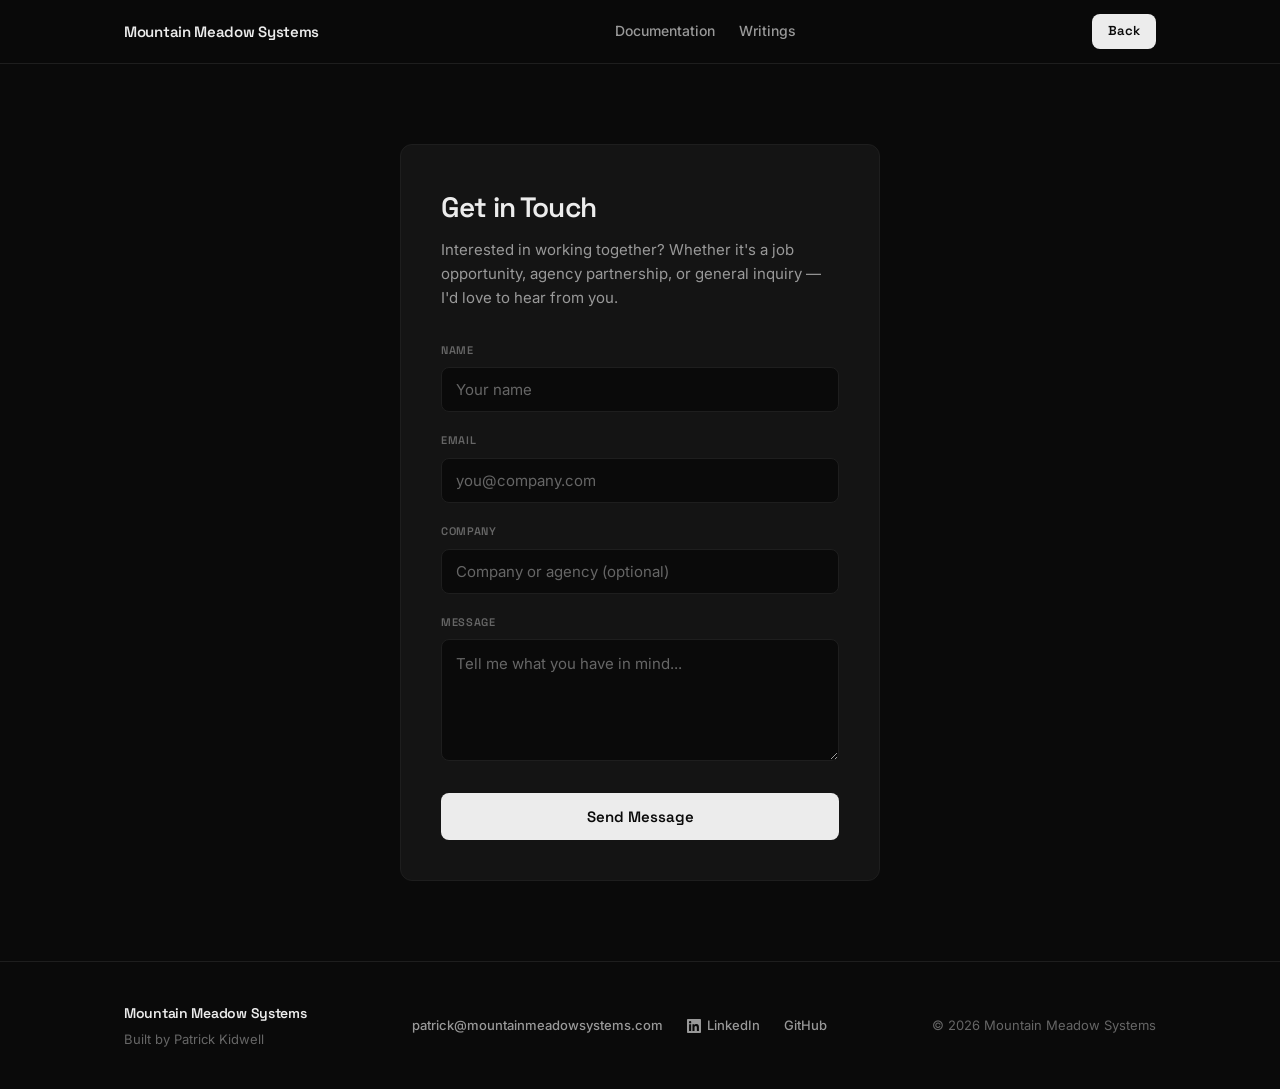
==== contact.html @ d015350f "Add separate contact page for general inquiries New /contact page for job opportunities, agency part" ====
<!DOCTYPE html>
<html lang="en">
<head>
    <meta charset="UTF-8">
    <meta name="viewport" content="width=device-width, initial-scale=1.0">
    <meta name="description" content="Get in touch with Patrick Kidwell — job opportunities, agency inquiries, and general contact.">
    <title>Contact | Mountain Meadow Systems</title>
    <link rel="stylesheet" href="styles.css?v=4">
    <link rel="preconnect" href="https://fonts.googleapis.com">
    <link rel="preconnect" href="https://fonts.gstatic.com" crossorigin>
    <link href="https://fonts.googleapis.com/css2?family=Space+Grotesk:wght@500;600;700&family=Inter:wght@400;500;600&family=JetBrains+Mono:wght@400;500&display=swap" rel="stylesheet">
</head>
<body>

    <nav class="navbar">
        <div class="container">
            <a href="/" class="logo">
                <span class="logo-text">Mountain Meadow Systems</span>
            </a>
            <div style="display:flex;gap:1.5rem;align-items:center;">
                <a href="/documentation" class="nav-link-standalone">Documentation</a>
                <a href="/writings" class="nav-link-standalone">Writings</a>
            </div>
            <a href="/" class="btn btn-nav">Back</a>
        </div>
    </nav>

    <main class="demo-page">
        <div class="container">
            <div class="form-card">
                <h1>Get in Touch</h1>
                <p class="form-subtitle">Interested in working together? Whether it's a job opportunity, agency partnership, or general inquiry — I'd love to hear from you.</p>
                <form action="https://formspree.io/f/xpqjoqvl" method="POST">
                    <div class="form-group">
                        <label class="form-label" for="name">Name</label>
                        <input class="form-input" type="text" id="name" name="name" required placeholder="Your name">
                    </div>
                    <div class="form-group">
                        <label class="form-label" for="email">Email</label>
                        <input class="form-input" type="email" id="email" name="email" required placeholder="you@company.com">
                    </div>
                    <div class="form-group">
                        <label class="form-label" for="company">Company</label>
                        <input class="form-input" type="text" id="company" name="company" placeholder="Company or agency (optional)">
                    </div>
                    <div class="form-group">
                        <label class="form-label" for="message">Message</label>
                        <textarea class="form-textarea" id="message" name="message" rows="4" placeholder="Tell me what you have in mind..."></textarea>
                    </div>
                    <button type="submit" class="btn btn-primary form-submit">Send Message</button>
                </form>
            </div>
        </div>
    </main>

    <footer class="footer">
        <div class="container">
            <div class="footer-row">
                <div class="footer-left">
                    <div class="footer-brand">
                        <span>Mountain Meadow Systems</span>
                    </div>
                    <p class="footer-byline">Built by Patrick Kidwell</p>
                </div>
                <div class="footer-contact">
                    <a href="mailto:patrick@mountainmeadowsystems.com" class="footer-link">patrick@mountainmeadowsystems.com</a>
                    <a href="https://www.linkedin.com/in/ptkidwell" target="_blank" rel="noopener" class="footer-link footer-linkedin">
                        <svg xmlns="http://www.w3.org/2000/svg" width="14" height="14" viewBox="0 0 24 24" fill="currentColor"><path d="M20.447 20.452h-3.554v-5.569c0-1.328-.027-3.037-1.852-3.037-1.853 0-2.136 1.445-2.136 2.939v5.667H9.351V9h3.414v1.561h.046c.477-.9 1.637-1.85 3.37-1.85 3.601 0 4.267 2.37 4.267 5.455v6.286zM5.337 7.433a2.062 2.062 0 01-2.063-2.065 2.064 2.064 0 112.063 2.065zm1.782 13.019H3.555V9h3.564v11.452zM22.225 0H1.771C.792 0 0 .774 0 1.729v20.542C0 23.227.792 24 1.771 24h20.451C23.2 24 24 23.227 24 22.271V1.729C24 .774 23.2 0 22.222 0h.003z"/></svg>
                        LinkedIn
                    </a>
                    <a href="https://github.com/pkidwell22" target="_blank" rel="noopener" class="footer-link">GitHub</a>
                </div>
                <p class="footer-copy">&copy; 2026 Mountain Meadow Systems</p>
            </div>
        </div>
    </footer>

</body>
</html>
---- styles.css ----
/* Margot — Mountain Meadow Systems
   Dark theme, Anthropic/OpenAI aesthetic.
*/

:root {
  --color-bg: #0a0a0a;
  --color-bg-subtle: #141414;
  --color-text: #ececec;
  --color-text-secondary: #999;
  --color-text-muted: #666;
  --color-accent: #e07a5f;
  --color-accent-hover: #eb8e76;
  --color-dark: #111118;
  --color-dark-surface: #18182a;
  --color-border: #1e1e1e;
  --font-heading: 'Space Grotesk', -apple-system, sans-serif;
  --font-body: 'Inter', -apple-system, BlinkMacSystemFont, sans-serif;
  --font-mono: 'JetBrains Mono', 'SF Mono', Monaco, monospace;
  --radius-sm: 4px;
  --radius-md: 8px;
  --radius-lg: 12px;
}

/* ---- Reset ---- */

*,
*::before,
*::after {
  box-sizing: border-box;
  margin: 0;
  padding: 0;
}

html {
  scroll-behavior: smooth;
  -webkit-font-smoothing: antialiased;
  -moz-osx-font-smoothing: grayscale;
}

body {
  font-family: var(--font-body);
  font-size: 1rem;
  line-height: 1.6;
  color: var(--color-text);
  background-color: var(--color-bg);
}

a {
  color: inherit;
  text-decoration: none;
}

img, video {
  max-width: 100%;
  display: block;
}

/* ---- Layout ---- */

.container {
  width: 100%;
  max-width: 1080px;
  margin: 0 auto;
  padding: 0 1.5rem;
}

/* ---- Navbar ---- */

.navbar {
  position: fixed;
  top: 0;
  left: 0;
  right: 0;
  height: 64px;
  background: rgba(10, 10, 10, 0.88);
  backdrop-filter: blur(12px);
  -webkit-backdrop-filter: blur(12px);
  border-bottom: 1px solid var(--color-border);
  z-index: 100;
  transition: box-shadow 200ms ease;
}

.navbar .container {
  display: flex;
  align-items: center;
  justify-content: space-between;
  height: 100%;
}

.logo {
  display: flex;
  align-items: center;
  gap: 0.5rem;
  font-family: var(--font-heading);
  font-weight: 600;
  font-size: 0.9375rem;
  letter-spacing: -0.02em;
  color: var(--color-text);
}

.logo-icon {
  color: var(--color-accent);
  font-size: 1.125rem;
}

.nav-links {
  display: flex;
  list-style: none;
  gap: 2rem;
}

.nav-links a {
  font-size: 0.875rem;
  font-weight: 500;
  color: var(--color-text-secondary);
  transition: color 150ms ease;
}

.nav-links a:hover {
  color: var(--color-text);
}

.nav-buttons {
  display: flex;
  gap: 0.5rem;
}

/* ---- Buttons ---- */

.btn {
  display: inline-flex;
  align-items: center;
  justify-content: center;
  font-family: var(--font-heading);
  font-weight: 600;
  border-radius: var(--radius-md);
  border: none;
  cursor: pointer;
  transition: background-color 150ms ease;
  gap: 0.5rem;
}

.btn-primary {
  padding: 0.75rem 1.75rem;
  font-size: 0.9375rem;
  background-color: var(--color-text);
  color: var(--color-bg);
}

.btn-primary:hover {
  background-color: #d4d4d4;
}

.btn-nav {
  padding: 0.4375rem 1rem;
  font-size: 0.8125rem;
  background-color: var(--color-text);
  color: var(--color-bg);
}

.btn-nav:hover {
  background-color: #d4d4d4;
}

/* ---- Hero ---- */

.hero {
  position: relative;
  padding: calc(64px + 5.5rem) 0 4rem;
  text-align: center;
}

.hero::before {
  display: none;
}

.hero-icons {
  display: flex;
  justify-content: center;
  gap: 0.75rem;
  margin-bottom: 2rem;
}

.hero-icon {
  display: inline-flex;
  align-items: center;
  gap: 0.5rem;
  padding: 0.5rem 1.25rem;
  border-radius: var(--radius-md);
  border: 1px solid var(--color-border);
  background-color: var(--color-bg-subtle);
  color: var(--color-text);
  font-family: var(--font-heading);
  font-size: 0.8125rem;
  font-weight: 600;
  transition: border-color 150ms ease, background-color 150ms ease;
}

.hero-icon:hover {
  border-color: var(--color-text-muted);
  background-color: var(--color-border);
}

.hero-inner {
  position: relative;
  max-width: 620px;
  margin: 0 auto;
}

.hero h1 {
  font-family: var(--font-heading);
  font-size: 3.5rem;
  font-weight: 700;
  letter-spacing: -0.04em;
  line-height: 1.1;
  margin-bottom: 1.25rem;
}

.hero .version {
  font-weight: 500;
  font-size: 1.125rem;
  color: var(--color-text-secondary);
  vertical-align: super;
  letter-spacing: -0.01em;
}

.tagline {
  font-size: 1.25rem;
  color: var(--color-text);
  font-weight: 500;
  line-height: 1.45;
  margin-bottom: 1rem;
}

.hero-desc {
  font-size: 0.9375rem;
  color: var(--color-text-secondary);
  line-height: 1.7;
  margin-bottom: 2.25rem;
}

.hero .btn-primary {
  margin-bottom: 0;
}

.hero-contact {
  display: flex;
  align-items: center;
  justify-content: center;
  gap: 1.5rem;
  margin-top: 1.5rem;
}

.hero-contact-link {
  font-size: 0.8125rem;
  font-weight: 500;
  color: var(--color-text-secondary);
  transition: color 150ms ease;
}

.hero-contact-link:hover {
  color: var(--color-text);
}

.hero-linkedin {
  display: inline-flex;
  align-items: center;
  gap: 0.375rem;
}

/* ---- Video ---- */

.video-section {
  padding: 0 0 5rem;
}

.video-container {
  max-width: 880px;
  margin: 0 auto;
  border-radius: var(--radius-lg);
  overflow: hidden;
  border: 1px solid rgba(255, 255, 255, 0.1);
  background-color: #111;
  aspect-ratio: 16 / 9;
  box-shadow: 0 4px 24px rgba(0, 0, 0, 0.4);
}

.video-container video {
  width: 100%;
  height: 100%;
  display: block;
  object-fit: cover;
}

/* ---- Capabilities (Bento Grid) ---- */

.capabilities {
  padding: 5rem 0;
  border-top: 1px solid var(--color-border);
}

.capabilities h2 {
  font-family: var(--font-heading);
  font-size: 1.5rem;
  font-weight: 600;
  letter-spacing: -0.03em;
  margin-bottom: 2rem;
}

.bento-grid {
  display: grid;
  grid-template-columns: repeat(3, 1fr);
  gap: 1px;
  background-color: var(--color-border);
  border: 1px solid var(--color-border);
  border-radius: var(--radius-lg);
  overflow: hidden;
}

.bento-cell {
  background-color: var(--color-bg);
  padding: 1.75rem 2rem;
}

.bento-cell.wide {
  grid-column: span 2;
}

.bento-cell.full {
  grid-column: 1 / -1;
  background-color: var(--color-bg-subtle);
}

.bento-cell h3 {
  font-family: var(--font-heading);
  font-size: 1rem;
  font-weight: 600;
  letter-spacing: -0.02em;
  margin-bottom: 0.5rem;
  color: var(--color-text);
}

.bento-cell p {
  font-size: 0.875rem;
  color: var(--color-text-secondary);
  line-height: 1.65;
}

/* ---- Architecture ---- */

.architecture {
  padding: 5rem 0;
  border-top: 1px solid var(--color-border);
}

.architecture h2 {
  font-family: var(--font-heading);
  font-size: 1.5rem;
  font-weight: 600;
  letter-spacing: -0.03em;
  margin-bottom: 1rem;
}

.section-desc {
  font-size: 0.9375rem;
  color: var(--color-text-secondary);
  line-height: 1.7;
  max-width: 680px;
  margin-bottom: 2.5rem;
}

/* Agent rows */

.agent-rows {
  margin-bottom: 2.5rem;
}

.agent-row {
  display: flex;
  align-items: baseline;
  gap: 1.5rem;
  padding: 0.875rem 1rem;
  border-bottom: 1px solid var(--color-border);
}

.agent-row:first-child {
  border-top: 1px solid var(--color-border);
}

.agent-row:nth-child(even) {
  background-color: rgba(255, 255, 255, 0.02);
}

.agent-name {
  font-family: var(--font-heading);
  font-weight: 600;
  font-size: 0.9375rem;
  min-width: 90px;
  letter-spacing: -0.01em;
  color: var(--color-text);
}

.agent-detail {
  font-size: 0.875rem;
  color: var(--color-text-secondary);
  line-height: 1.5;
}

/* Tech stack strip */

.tech-strip {
  display: flex;
  gap: 0.625rem;
  flex-wrap: wrap;
}

.tech-strip span {
  font-family: var(--font-mono);
  font-size: 0.75rem;
  font-weight: 400;
  padding: 0.375rem 0.75rem;
  background: var(--color-bg-subtle);
  border: 1px solid var(--color-border);
  border-radius: var(--radius-sm);
  color: var(--color-text-secondary);
  letter-spacing: -0.01em;
}

/* ---- Memory (dark section) ---- */

.memory {
  padding: 5rem 0;
  background-color: var(--color-dark);
  color: #ececec;
}

.memory h2 {
  font-family: var(--font-heading);
  font-size: 1.5rem;
  font-weight: 600;
  letter-spacing: -0.03em;
  color: #fff;
  margin-bottom: 1rem;
}

.memory .section-desc {
  color: rgba(236, 236, 236, 0.55);
  margin-bottom: 2.5rem;
}

.memory-layers {
  display: flex;
  flex-direction: column;
  gap: 1.75rem;
  max-width: 600px;
}

.memory-layer {
  display: flex;
  align-items: flex-start;
  gap: 1.25rem;
}

.layer-number {
  font-family: var(--font-mono);
  font-size: 0.8125rem;
  font-weight: 500;
  color: var(--color-accent);
  min-width: 28px;
  padding-top: 3px;
}

.layer-info h4 {
  font-family: var(--font-heading);
  font-size: 0.9375rem;
  font-weight: 600;
  margin-bottom: 0.25rem;
  color: #fff;
  letter-spacing: -0.01em;
}

.layer-info p {
  font-size: 0.875rem;
  color: rgba(236, 236, 236, 0.45);
  line-height: 1.6;
}

/* ---- Get Access (CTA) ---- */

.get-access {
  padding: 5rem 0;
  text-align: center;
  border-top: 1px solid var(--color-border);
}

.cta-inner {
  max-width: 480px;
  margin: 0 auto;
}

.get-access h2 {
  font-family: var(--font-heading);
  font-size: 1.75rem;
  font-weight: 600;
  letter-spacing: -0.03em;
  margin-bottom: 0.75rem;
}

.cta-desc {
  font-size: 1rem;
  color: var(--color-text-secondary);
  margin-bottom: 1.25rem;
}

.cost-pills {
  display: flex;
  justify-content: center;
  gap: 0.5rem;
  margin-bottom: 2rem;
  flex-wrap: wrap;
}

.cost-pill {
  font-family: var(--font-mono);
  font-size: 0.6875rem;
  font-weight: 400;
  padding: 0.3125rem 0.75rem;
  background: var(--color-bg-subtle);
  border: 1px solid var(--color-border);
  border-radius: var(--radius-sm);
  color: var(--color-text-muted);
  letter-spacing: -0.01em;
}

.btn-gh {
  margin-bottom: 1.5rem;
}

.btn-gh svg {
  flex-shrink: 0;
}

.sys-req {
  font-size: 0.75rem;
  color: var(--color-text-muted);
  font-weight: 500;
}

/* ---- Demo Page ---- */

.demo-page {
  padding: calc(64px + 5rem) 0 5rem;
  min-height: 100vh;
  display: flex;
  align-items: flex-start;
  justify-content: center;
}

.demo-page .container {
  display: flex;
  justify-content: center;
}

.form-card {
  max-width: 480px;
  width: 100%;
  border: 1px solid var(--color-border);
  border-radius: var(--radius-lg);
  padding: 2.5rem;
  background-color: var(--color-bg-subtle);
}

.form-card h1 {
  font-family: var(--font-heading);
  font-size: 1.75rem;
  font-weight: 600;
  letter-spacing: -0.03em;
  margin-bottom: 0.5rem;
  color: var(--color-text);
}

.form-subtitle {
  font-size: 0.9375rem;
  color: var(--color-text-secondary);
  line-height: 1.6;
  margin-bottom: 2rem;
}

.form-group {
  margin-bottom: 1.25rem;
}

.form-label {
  display: block;
  font-family: var(--font-heading);
  font-size: 0.6875rem;
  font-weight: 600;
  text-transform: uppercase;
  letter-spacing: 0.06em;
  color: var(--color-text-muted);
  margin-bottom: 0.5rem;
}

.form-input,
.form-textarea {
  display: block;
  width: 100%;
  -webkit-appearance: none;
  -moz-appearance: none;
  appearance: none;
  font-family: var(--font-body);
  font-size: 0.9375rem;
  color: var(--color-text);
  background-color: var(--color-bg);
  border: 1px solid var(--color-border);
  border-radius: var(--radius-md);
  padding: 0.75rem 0.875rem;
  outline: none;
  transition: border-color 150ms ease;
}

.form-input::placeholder,
.form-textarea::placeholder {
  color: var(--color-text-muted);
  opacity: 1;
}

.form-input:focus,
.form-textarea:focus {
  border-color: var(--color-accent);
}

.form-textarea {
  resize: vertical;
  min-height: 120px;
  line-height: 1.6;
}

.form-submit {
  width: 100%;
  margin-top: 0.75rem;
  padding: 0.875rem 1.75rem;
}

/* ---- Footer ---- */

.footer {
  padding: 2.5rem 0;
  border-top: 1px solid var(--color-border);
}

.footer-row {
  display: flex;
  align-items: center;
  justify-content: space-between;
  gap: 1.5rem;
}

.footer-left {
  display: flex;
  flex-direction: column;
  gap: 0.25rem;
}

.footer-brand {
  display: flex;
  align-items: center;
  gap: 0.5rem;
  font-family: var(--font-heading);
  font-weight: 600;
  font-size: 0.875rem;
  letter-spacing: -0.02em;
  color: var(--color-text);
}

.footer-brand .logo-icon {
  font-size: 1rem;
}

.footer-byline {
  font-size: 0.8125rem;
  color: var(--color-text-muted);
}

.footer-contact {
  display: flex;
  align-items: center;
  gap: 1.5rem;
}

.footer-copy {
  font-size: 0.8125rem;
  color: var(--color-text-muted);
}

.footer-link {
  font-size: 0.8125rem;
  font-weight: 500;
  color: var(--color-text-secondary);
  transition: color 150ms ease;
}

.footer-link:hover {
  color: var(--color-text);
}

.footer-linkedin {
  display: inline-flex;
  align-items: center;
  gap: 0.375rem;
}

/* ---- Responsive: 1024px ---- */

@media (max-width: 1024px) {
  .bento-grid {
    grid-template-columns: repeat(2, 1fr);
  }

  .bento-cell.wide {
    grid-column: span 2;
  }

  .bento-cell.full {
    grid-column: 1 / -1;
  }

  .agent-row {
    flex-direction: column;
    gap: 0.25rem;
  }

  .agent-name {
    min-width: unset;
  }
}

/* ---- Responsive: 768px ---- */

@media (max-width: 768px) {
  .nav-links {
    display: none;
  }

  .hero {
    padding: calc(64px + 3.5rem) 0 3rem;
  }

  .hero h1 {
    font-size: 2.5rem;
  }

  .tagline {
    font-size: 1.0625rem;
  }

  .hero-desc {
    font-size: 0.875rem;
  }

  .video-section {
    padding: 0 0 3.5rem;
  }

  .capabilities,
  .architecture,
  .memory,
  .get-access {
    padding: 3.5rem 0;
  }

  .bento-grid {
    grid-template-columns: 1fr;
  }

  .bento-cell.wide,
  .bento-cell.full {
    grid-column: span 1;
  }

  .tech-strip {
    gap: 0.375rem;
  }

  .tech-strip span {
    font-size: 0.6875rem;
    padding: 0.3125rem 0.625rem;
  }

  .demo-page {
    padding: calc(64px + 2.5rem) 0 3rem;
  }

  .form-card {
    padding: 2rem 1.5rem;
  }

  .footer-row {
    flex-direction: column;
    text-align: center;
    gap: 1rem;
  }

  .footer-left {
    align-items: center;
  }

  .footer-contact {
    flex-direction: column;
    gap: 0.75rem;
  }
}

/* ---- Responsive: 480px ---- */

@media (max-width: 480px) {
  .hero h1 {
    font-size: 2rem;
  }

  .hero .version {
    font-size: 0.875rem;
  }

  .capabilities h2,
  .architecture h2,
  .memory h2,
  .get-access h2 {
    font-size: 1.25rem;
  }

  .bento-cell {
    padding: 1.25rem 1.25rem;
  }

  .section-desc {
    font-size: 0.875rem;
  }

  .cost-pills {
    flex-direction: column;
    align-items: center;
  }
}

/* ---- Paper Page ---- */

.nav-links a.active {
  color: var(--color-text);
}

.nav-link-standalone {
  font-size: 0.875rem;
  font-weight: 500;
  color: var(--color-text-secondary);
  transition: color 150ms ease;
}

.nav-link-standalone:hover {
  color: var(--color-text);
}

.paper-page {
  padding: calc(64px + 4rem) 0 4rem;
}

.paper-header {
  max-width: 780px;
  margin: 0 auto 3rem;
  text-align: center;
}

.paper-header h1 {
  font-family: var(--font-heading);
  font-size: 3rem;
  font-weight: 700;
  letter-spacing: 0.12em;
  margin-bottom: 0.5rem;
}

.paper-subtitle {
  font-size: 1.25rem;
  font-weight: 500;
  color: var(--color-text);
  margin-bottom: 1.25rem;
}

.paper-meta {
  display: flex;
  justify-content: center;
  gap: 1.5rem;
  font-size: 0.875rem;
  color: var(--color-text-secondary);
  margin-bottom: 0.5rem;
}

.paper-author {
  display: flex;
  justify-content: center;
  gap: 1.5rem;
  font-size: 0.875rem;
  color: var(--color-text-muted);
}

.paper-content {
  max-width: 780px;
  margin: 0 auto;
}

.paper-content h2 {
  font-family: var(--font-heading);
  font-size: 1.5rem;
  font-weight: 600;
  letter-spacing: -0.03em;
  margin-top: 3.5rem;
  margin-bottom: 1rem;
  padding-top: 2rem;
  border-top: 1px solid var(--color-border);
  text-align: center;
}

.paper-content h2:first-child {
  margin-top: 0;
  padding-top: 0;
  border-top: none;
}

.paper-content h3 {
  font-family: var(--font-heading);
  font-size: 1.125rem;
  font-weight: 600;
  letter-spacing: -0.02em;
  margin-top: 2rem;
  margin-bottom: 0.75rem;
  color: var(--color-text);
  text-align: center;
}

.paper-content h4 {
  font-family: var(--font-heading);
  font-size: 0.9375rem;
  font-weight: 600;
  letter-spacing: -0.01em;
  margin-top: 1.5rem;
  margin-bottom: 0.5rem;
  color: var(--color-text);
  text-align: center;
}

.paper-content p {
  font-size: 0.9375rem;
  color: var(--color-text-secondary);
  line-height: 1.75;
  margin-bottom: 1rem;
}

.paper-content strong {
  color: var(--color-text);
  font-weight: 600;
}

.paper-content .table-scroll {
  overflow-x: auto;
  -webkit-overflow-scrolling: touch;
  margin: 1.25rem 0;
}

.paper-content table {
  width: 100%;
  border-collapse: collapse;
  font-size: 0.8125rem;
  background-color: var(--color-bg-subtle);
  border: 1px solid var(--color-border);
  border-radius: var(--radius-md);
  overflow: hidden;
}

.paper-content thead {
  background-color: rgba(255, 255, 255, 0.04);
}

.paper-content th {
  font-family: var(--font-heading);
  font-weight: 600;
  font-size: 0.75rem;
  text-transform: uppercase;
  letter-spacing: 0.04em;
  color: var(--color-text-muted);
  text-align: left;
  padding: 0.75rem 1rem;
  border-bottom: 1px solid var(--color-border);
}

.paper-content td {
  padding: 0.625rem 1rem;
  color: var(--color-text-secondary);
  border-bottom: 1px solid var(--color-border);
  line-height: 1.5;
}

.paper-content tr:last-child td {
  border-bottom: none;
}

.paper-content tr:nth-child(even) {
  background-color: rgba(255, 255, 255, 0.02);
}

.paper-footer-meta {
  margin-top: 3.5rem;
  padding-top: 2rem;
  border-top: 1px solid var(--color-border);
  text-align: center;
}

.paper-footer-meta p {
  font-size: 0.8125rem;
  color: var(--color-text-muted);
  margin-bottom: 0.25rem;
}

/* Paper page responsive */

@media (max-width: 768px) {
  .paper-page {
    padding: calc(64px + 2.5rem) 0 3rem;
  }

  .paper-header h1 {
    font-size: 2.25rem;
  }

  .paper-subtitle {
    font-size: 1.0625rem;
  }

  .paper-meta,
  .paper-author {
    flex-direction: column;
    gap: 0.25rem;
  }

  .paper-content h2 {
    font-size: 1.25rem;
    margin-top: 2.5rem;
    padding-top: 1.5rem;
  }

  .paper-content h3 {
    font-size: 1rem;
  }

  .paper-content table {
    min-width: 500px;
  }

  .nav-link-standalone {
    display: none;
  }
}

@media (max-width: 480px) {
  .paper-header h1 {
    font-size: 1.75rem;
    letter-spacing: 0.08em;
  }

  .paper-content p {
    font-size: 0.875rem;
  }

  .paper-content table {
    font-size: 0.75rem;
  }

  .paper-content th,
  .paper-content td {
    padding: 0.5rem 0.75rem;
  }
}

/* ---- Blog Index ---- */

.blog-page {
  padding: calc(64px + 4rem) 0 4rem;
}

.blog-header {
  max-width: 780px;
  margin: 0 auto 3rem;
  text-align: center;
}

.blog-header h1 {
  font-family: var(--font-heading);
  font-size: 2.5rem;
  font-weight: 700;
  letter-spacing: -0.04em;
  margin-bottom: 0.75rem;
}

.blog-header p {
  font-size: 1rem;
  color: var(--color-text-secondary);
  line-height: 1.6;
}

.blog-grid {
  display: grid;
  grid-template-columns: repeat(2, 1fr);
  gap: 1.5rem;
  max-width: 780px;
  margin: 0 auto;
}

.blog-card {
  display: block;
  background-color: var(--color-bg-subtle);
  border: 1px solid var(--color-border);
  border-radius: var(--radius-lg);
  padding: 2rem;
  transition: border-color 200ms ease, background-color 200ms ease;
}

.blog-card:hover {
  border-color: var(--color-text-muted);
  background-color: var(--color-border);
}

.blog-card-date {
  display: block;
  font-family: var(--font-mono);
  font-size: 0.75rem;
  color: var(--color-text-muted);
  margin-bottom: 0.75rem;
  letter-spacing: -0.01em;
}

.blog-card-title {
  font-family: var(--font-heading);
  font-size: 1.125rem;
  font-weight: 600;
  letter-spacing: -0.02em;
  color: var(--color-text);
  margin-bottom: 0.5rem;
  line-height: 1.35;
}

.blog-card-excerpt {
  font-size: 0.875rem;
  color: var(--color-text-secondary);
  line-height: 1.65;
}

/* ---- Blog Post ---- */

.post-header {
  max-width: 780px;
  margin: 0 auto 3rem;
  text-align: center;
}

.post-header h1 {
  font-family: var(--font-heading);
  font-size: 2.25rem;
  font-weight: 700;
  letter-spacing: -0.03em;
  line-height: 1.2;
  margin-bottom: 1rem;
}

.post-meta {
  display: flex;
  justify-content: center;
  gap: 1.5rem;
  font-size: 0.875rem;
  color: var(--color-text-secondary);
}

.post-back {
  display: inline-block;
  margin-top: 3rem;
  font-size: 0.875rem;
  font-weight: 500;
  color: var(--color-text-secondary);
  transition: color 150ms ease;
}

.post-back:hover {
  color: var(--color-text);
}

/* Blog responsive */

@media (max-width: 768px) {
  .blog-page {
    padding: calc(64px + 2.5rem) 0 3rem;
  }

  .blog-header h1 {
    font-size: 2rem;
  }

  .blog-grid {
    grid-template-columns: 1fr;
  }

  .post-header h1 {
    font-size: 1.75rem;
  }

  .post-meta {
    flex-direction: column;
    gap: 0.25rem;
  }
}

@media (max-width: 480px) {
  .blog-header h1 {
    font-size: 1.75rem;
  }

  .blog-card {
    padding: 1.5rem;
  }

  .post-header h1 {
    font-size: 1.5rem;
  }
}
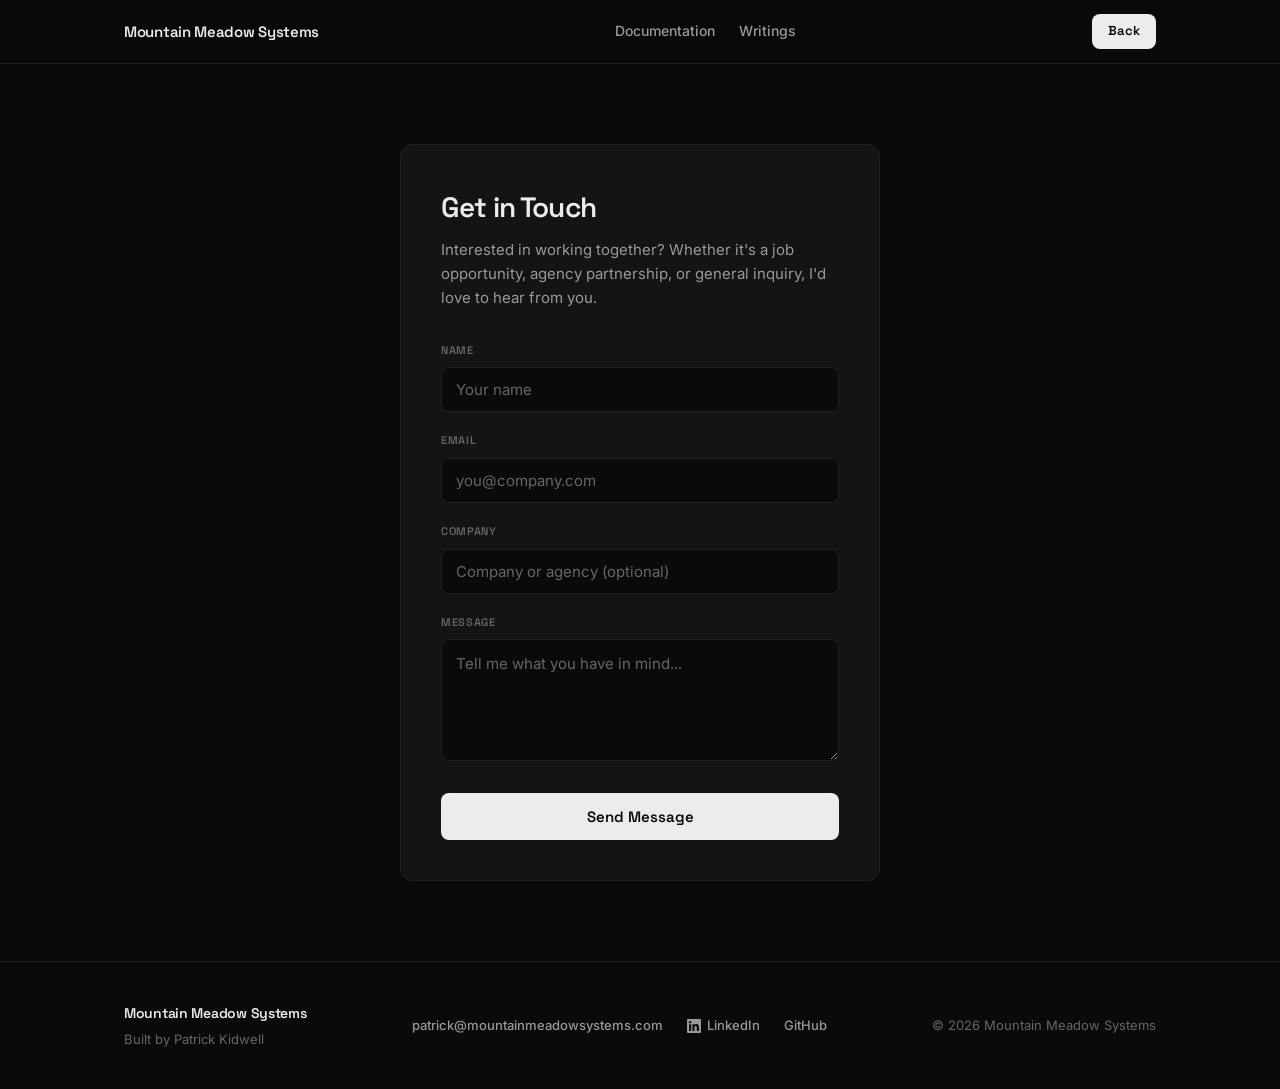
==== commit dde9f2d0: "Remove em dash from contact page subtitle Co-Authored-By: Claude Opus 4.6 <noreply@anthropic.com>" ====
--- a/contact.html
+++ b/contact.html
@@ -29,7 +29,7 @@
         <div class="container">
             <div class="form-card">
                 <h1>Get in Touch</h1>
-                <p class="form-subtitle">Interested in working together? Whether it's a job opportunity, agency partnership, or general inquiry — I'd love to hear from you.</p>
+                <p class="form-subtitle">Interested in working together? Whether it's a job opportunity, agency partnership, or general inquiry, I'd love to hear from you.</p>
                 <form action="https://formspree.io/f/xpqjoqvl" method="POST">
                     <div class="form-group">
                         <label class="form-label" for="name">Name</label>
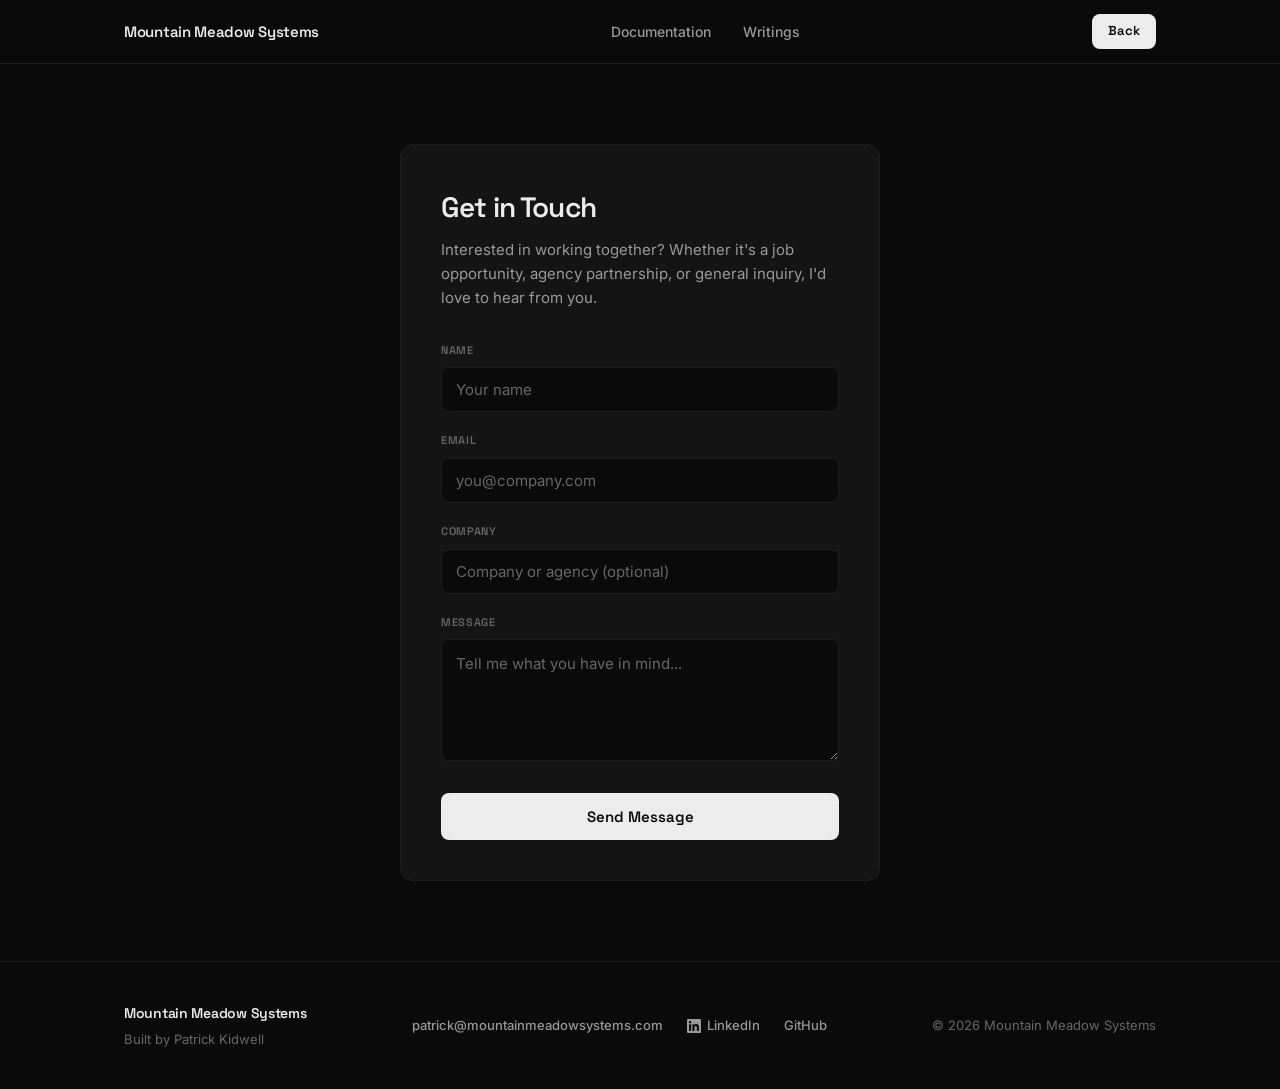
==== commit bf9089c3: "Add hamburger menu for mobile navigation On screens 768px and below, nav links now collapse behind a" ====
--- a/contact.html
+++ b/contact.html
@@ -17,11 +17,12 @@
             <a href="/" class="logo">
                 <span class="logo-text">Mountain Meadow Systems</span>
             </a>
-            <div style="display:flex;gap:1.5rem;align-items:center;">
-                <a href="/documentation" class="nav-link-standalone">Documentation</a>
-                <a href="/writings" class="nav-link-standalone">Writings</a>
-            </div>
+            <ul class="nav-links">
+                <li><a href="/documentation">Documentation</a></li>
+                <li><a href="/writings">Writings</a></li>
+            </ul>
             <a href="/" class="btn btn-nav">Back</a>
+            <button class="nav-toggle" aria-label="Menu"><span></span><span></span><span></span></button>
         </div>
     </nav>
 
@@ -75,5 +76,6 @@
         </div>
     </footer>
 
+    <script>document.querySelector('.nav-toggle').addEventListener('click',function(){document.querySelector('.navbar').classList.toggle('open')});</script>
 </body>
 </html>
--- a/styles.css
+++ b/styles.css
@@ -125,6 +125,30 @@
   gap: 0.5rem;
 }
 
+.nav-mobile-only {
+  display: none;
+}
+
+.nav-toggle {
+  display: none;
+  flex-direction: column;
+  justify-content: center;
+  gap: 5px;
+  background: none;
+  border: none;
+  cursor: pointer;
+  padding: 4px;
+}
+
+.nav-toggle span {
+  display: block;
+  width: 20px;
+  height: 2px;
+  background-color: var(--color-text);
+  border-radius: 1px;
+  transition: transform 200ms ease, opacity 200ms ease;
+}
+
 /* ---- Buttons ---- */
 
 .btn {
@@ -738,8 +762,64 @@
 /* ---- Responsive: 768px ---- */
 
 @media (max-width: 768px) {
+  .nav-toggle {
+    display: flex;
+  }
+
   .nav-links {
     display: none;
+    position: fixed;
+    top: 64px;
+    left: 0;
+    right: 0;
+    flex-direction: column;
+    background: rgba(10, 10, 10, 0.98);
+    backdrop-filter: blur(12px);
+    -webkit-backdrop-filter: blur(12px);
+    border-bottom: 1px solid var(--color-border);
+    padding: 0.5rem 1.5rem;
+    gap: 0;
+    z-index: 99;
+  }
+
+  .navbar.open .nav-links {
+    display: flex;
+  }
+
+  .nav-links li {
+    list-style: none;
+  }
+
+  .nav-links li a {
+    display: block;
+    padding: 0.875rem 0;
+    border-bottom: 1px solid var(--color-border);
+    font-size: 1rem;
+    color: var(--color-text-secondary);
+  }
+
+  .nav-links li:last-child a {
+    border-bottom: none;
+  }
+
+  .nav-mobile-only {
+    display: list-item;
+  }
+
+  .nav-buttons {
+    display: none;
+  }
+
+  .navbar.open .nav-toggle span:nth-child(1) {
+    transform: translateY(7px) rotate(45deg);
+  }
+
+  .navbar.open .nav-toggle span:nth-child(2) {
+    opacity: 0;
+  }
+
+  .navbar.open .nav-toggle span:nth-child(3) {
+    transform: translateY(-7px) rotate(-45deg);
   }
 
   .hero {
@@ -849,16 +929,6 @@
   color: var(--color-text);
 }
 
-.nav-link-standalone {
-  font-size: 0.875rem;
-  font-weight: 500;
-  color: var(--color-text-secondary);
-  transition: color 150ms ease;
-}
-
-.nav-link-standalone:hover {
-  color: var(--color-text);
-}
 
 .paper-page {
   padding: calc(64px + 4rem) 0 4rem;
@@ -1054,9 +1124,7 @@
     min-width: 500px;
   }
 
-  .nav-link-standalone {
-    display: none;
-  }
+
 }
 
 @media (max-width: 480px) {
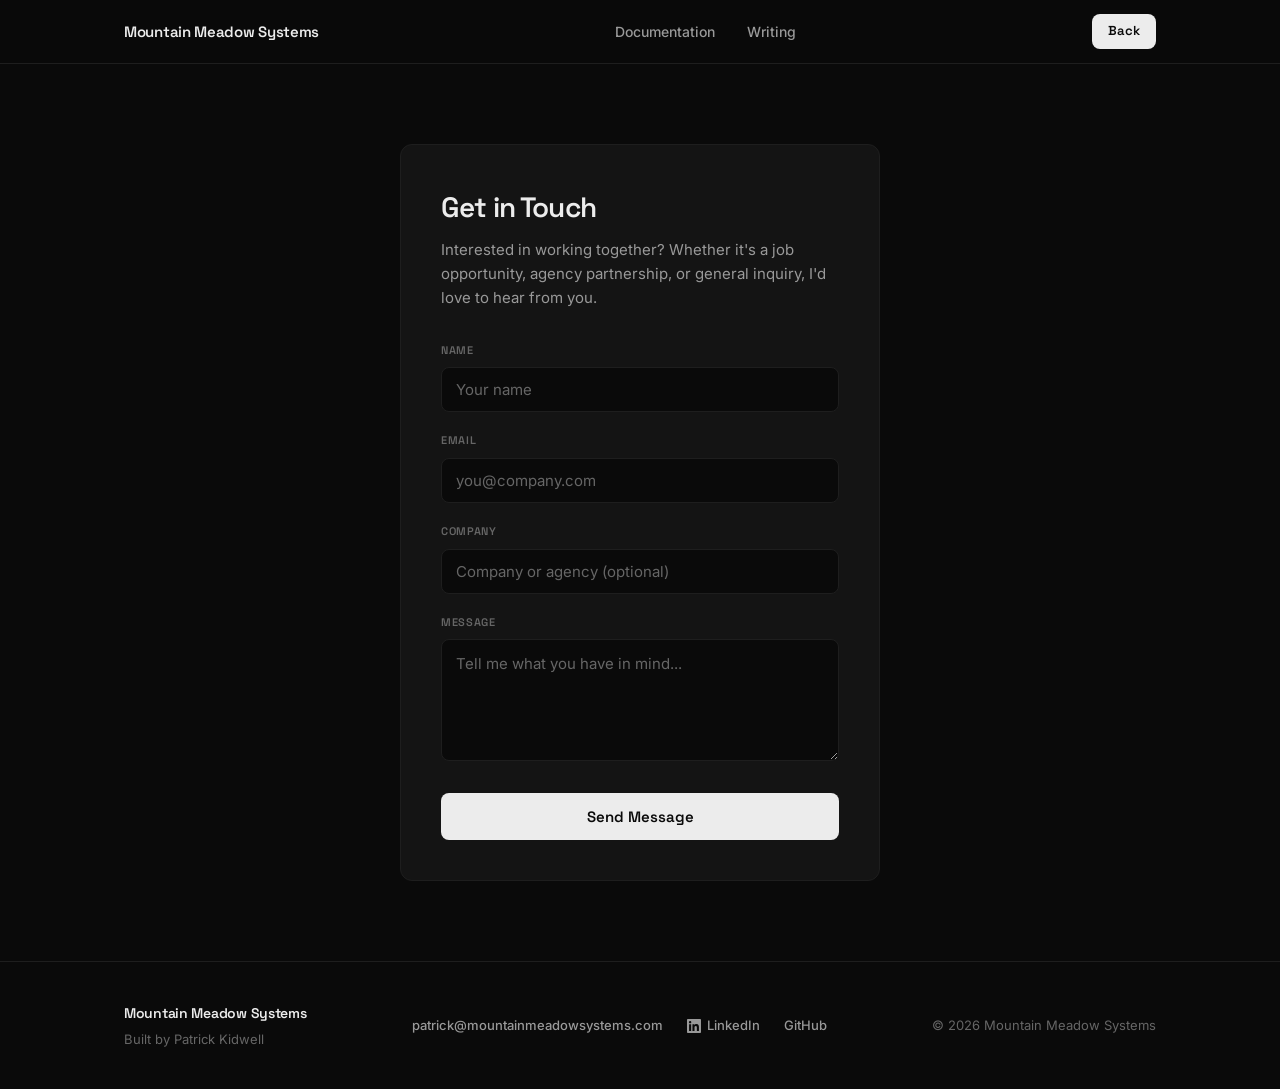
==== commit d0f677f2: "Rename Writings to Writing across all pages Co-Authored-By: Claude Opus 4.6 <noreply@anthropic.com>" ====
--- a/contact.html
+++ b/contact.html
@@ -5,6 +5,8 @@
     <meta name="viewport" content="width=device-width, initial-scale=1.0">
     <meta name="description" content="Get in touch with Patrick Kidwell — job opportunities, agency inquiries, and general contact.">
     <title>Contact | Mountain Meadow Systems</title>
+    <link rel="icon" type="image/png" href="/favicon.png">
+    <link rel="apple-touch-icon" href="/apple-touch-icon.png">
     <link rel="stylesheet" href="styles.css?v=4">
     <link rel="preconnect" href="https://fonts.googleapis.com">
     <link rel="preconnect" href="https://fonts.gstatic.com" crossorigin>
@@ -19,7 +21,7 @@
             </a>
             <ul class="nav-links">
                 <li><a href="/documentation">Documentation</a></li>
-                <li><a href="/writings">Writings</a></li>
+                <li><a href="/writing">Writing</a></li>
             </ul>
             <a href="/" class="btn btn-nav">Back</a>
             <button class="nav-toggle" aria-label="Menu"><span></span><span></span><span></span></button>
--- a/styles.css
+++ b/styles.css
@@ -299,14 +299,16 @@
 }
 
 .video-container {
+  position: relative;
   max-width: 880px;
   margin: 0 auto;
   border-radius: var(--radius-lg);
   overflow: hidden;
   border: 1px solid rgba(255, 255, 255, 0.1);
-  background-color: #111;
+  background-color: #000;
   aspect-ratio: 16 / 9;
   box-shadow: 0 4px 24px rgba(0, 0, 0, 0.4);
+  cursor: pointer;
 }
 
 .video-container video {
@@ -314,6 +316,113 @@
   height: 100%;
   display: block;
   object-fit: cover;
+}
+
+/* Play overlay */
+.vp-overlay {
+  position: absolute;
+  inset: 0;
+  display: flex;
+  align-items: center;
+  justify-content: center;
+  background: rgba(0, 0, 0, 0.35);
+  border: none;
+  cursor: pointer;
+  z-index: 2;
+  transition: opacity 300ms ease;
+}
+
+.vp-overlay.hidden {
+  opacity: 0;
+  pointer-events: none;
+}
+
+.vp-play-icon {
+  width: 64px;
+  height: 64px;
+  color: #fff;
+  filter: drop-shadow(0 2px 8px rgba(0, 0, 0, 0.5));
+  transition: transform 150ms ease;
+}
+
+.vp-overlay:hover .vp-play-icon {
+  transform: scale(1.08);
+}
+
+/* Controls bar */
+.vp-controls {
+  position: absolute;
+  bottom: 0;
+  left: 0;
+  right: 0;
+  display: flex;
+  align-items: center;
+  gap: 0.625rem;
+  padding: 0.5rem 0.75rem;
+  background: linear-gradient(transparent, rgba(0, 0, 0, 0.7));
+  z-index: 3;
+  opacity: 0;
+  transition: opacity 250ms ease;
+}
+
+.video-container:hover .vp-controls,
+.video-container.vp-paused .vp-controls {
+  opacity: 1;
+}
+
+.vp-btn {
+  display: flex;
+  align-items: center;
+  justify-content: center;
+  background: none;
+  border: none;
+  color: rgba(255, 255, 255, 0.85);
+  cursor: pointer;
+  padding: 0.25rem;
+  transition: color 150ms ease;
+  flex-shrink: 0;
+}
+
+.vp-btn:hover {
+  color: #fff;
+}
+
+.vp-btn svg {
+  width: 16px;
+  height: 16px;
+}
+
+.vp-time {
+  font-family: var(--font-mono);
+  font-size: 0.6875rem;
+  color: rgba(255, 255, 255, 0.6);
+  white-space: nowrap;
+  flex-shrink: 0;
+  letter-spacing: -0.01em;
+  min-width: 80px;
+}
+
+/* Progress bar */
+.vp-progress {
+  flex: 1;
+  height: 4px;
+  background: rgba(255, 255, 255, 0.15);
+  border-radius: 2px;
+  cursor: pointer;
+  position: relative;
+  transition: height 150ms ease;
+}
+
+.vp-progress:hover {
+  height: 6px;
+}
+
+.vp-progress-filled {
+  height: 100%;
+  background-color: var(--color-accent);
+  border-radius: 2px;
+  width: 0%;
+  transition: width 100ms linear;
 }
 
 /* ---- Capabilities (Bento Grid) ---- */
@@ -842,6 +951,21 @@
     padding: 0 0 3.5rem;
   }
 
+  .vp-play-icon {
+    width: 48px;
+    height: 48px;
+  }
+
+  .vp-controls {
+    gap: 0.5rem;
+    padding: 0.375rem 0.625rem;
+  }
+
+  .vp-time {
+    font-size: 0.625rem;
+    min-width: 70px;
+  }
+
   .capabilities,
   .architecture,
   .memory,
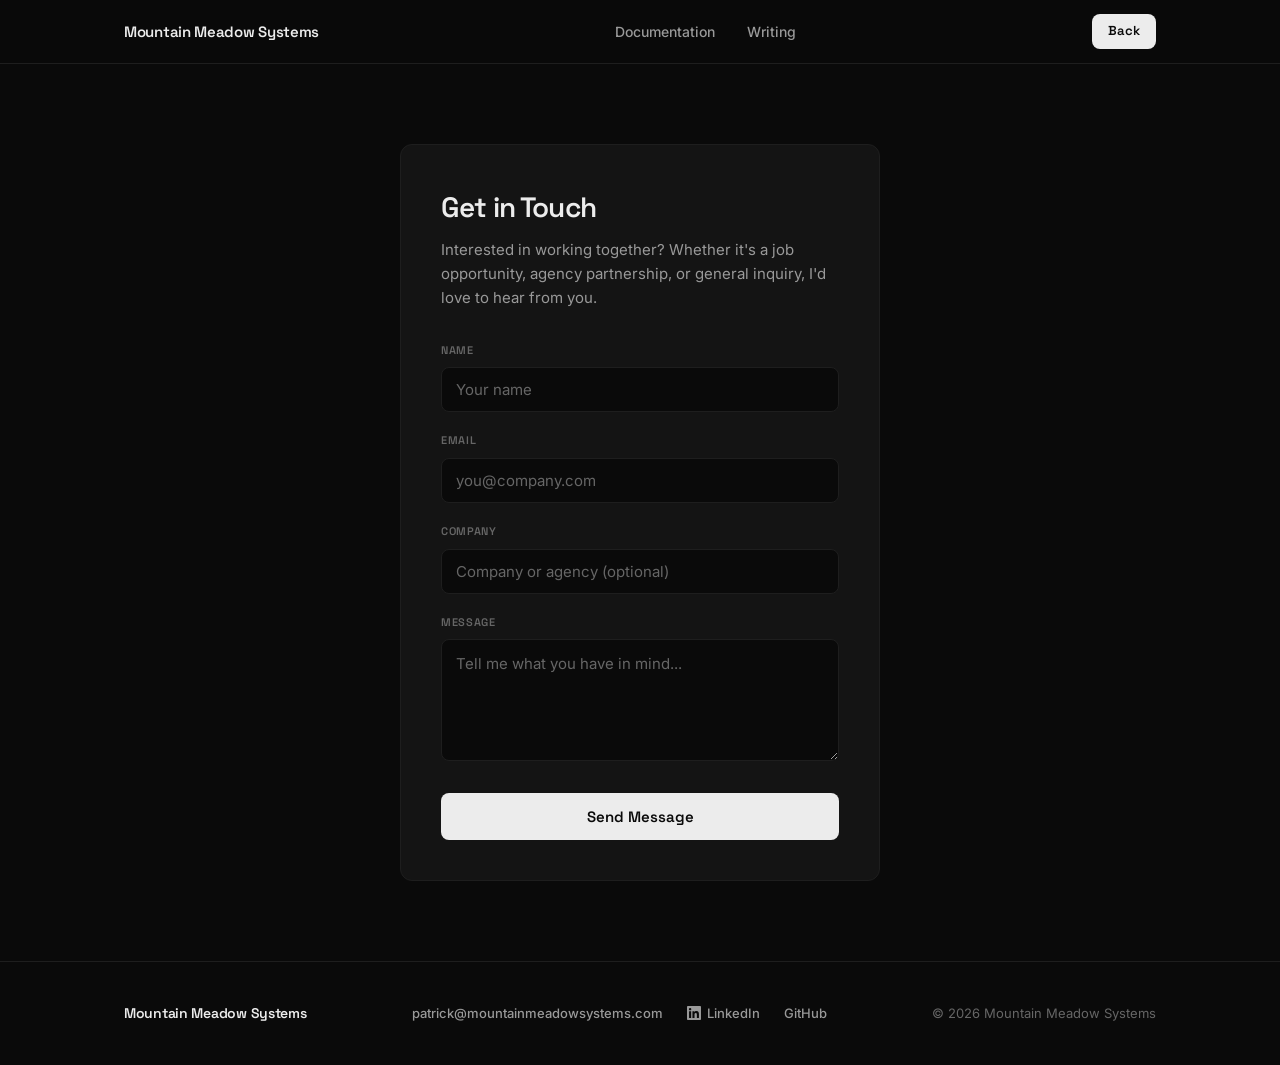
==== commit d0f242e8: "feat: update documentation to v3.0 and clean up site-wide styling Update technical white paper: remo" ====
--- a/contact.html
+++ b/contact.html
@@ -7,7 +7,7 @@
     <title>Contact | Mountain Meadow Systems</title>
     <link rel="icon" type="image/png" href="/favicon.png">
     <link rel="apple-touch-icon" href="/apple-touch-icon.png">
-    <link rel="stylesheet" href="styles.css?v=4">
+    <link rel="stylesheet" href="styles.css?v=5">
     <link rel="preconnect" href="https://fonts.googleapis.com">
     <link rel="preconnect" href="https://fonts.gstatic.com" crossorigin>
     <link href="https://fonts.googleapis.com/css2?family=Space+Grotesk:wght@500;600;700&family=Inter:wght@400;500;600&family=JetBrains+Mono:wght@400;500&display=swap" rel="stylesheet">
@@ -63,7 +63,6 @@
                     <div class="footer-brand">
                         <span>Mountain Meadow Systems</span>
                     </div>
-                    <p class="footer-byline">Built by Patrick Kidwell</p>
                 </div>
                 <div class="footer-contact">
                     <a href="mailto:patrick@mountainmeadowsystems.com" class="footer-link">patrick@mountainmeadowsystems.com</a>
--- a/styles.css
+++ b/styles.css
@@ -21,6 +21,121 @@
   --radius-lg: 12px;
 }
 
+/* ---- Light Mode ---- */
+
+html.light {
+  --color-bg: #ffffff;
+  --color-bg-subtle: #f5f5f5;
+  --color-text: #1a1a1a;
+  --color-text-secondary: #1a1a1a;
+  --color-text-muted: #666;
+  --color-accent: #c9593e;
+  --color-accent-hover: #b04a32;
+  --color-dark: #f0f0f0;
+  --color-dark-surface: #e8e8e8;
+  --color-border: #e0e0e0;
+}
+
+html.light .navbar {
+  background: rgba(255, 255, 255, 0.88);
+}
+
+html.light .video-container {
+  border-color: var(--color-border);
+  box-shadow: 0 4px 24px rgba(0, 0, 0, 0.08);
+}
+
+html.light .agent-row:nth-child(even) {
+  background-color: rgba(0, 0, 0, 0.02);
+}
+
+html.light .memory h2,
+html.light .layer-info h4 {
+  color: var(--color-text);
+}
+
+html.light .memory .section-desc {
+  color: var(--color-text-secondary);
+}
+
+html.light .layer-info p {
+  color: var(--color-text-muted);
+}
+
+html.light .nav-toggle span {
+  background-color: var(--color-text);
+}
+
+html.light .bento-grid {
+  background-color: var(--color-border);
+  border-color: var(--color-border);
+}
+
+html.light .bento-cell.full {
+  background-color: #f0f0f0;
+}
+
+html.light .get-access {
+  background-color: var(--color-bg);
+  color: var(--color-text);
+}
+
+html.light .get-access h2 {
+  color: var(--color-text);
+}
+
+html.light .cta-desc {
+  color: var(--color-text-secondary);
+}
+
+html.light .cost-pill {
+  background: #f0f0f0;
+  border-color: var(--color-border);
+  color: var(--color-text-secondary);
+}
+
+html.light .sys-req {
+  color: var(--color-text-muted);
+}
+
+html.light .footer {
+  border-top-color: var(--color-border);
+}
+
+html.light .vp-overlay {
+  background: rgba(0, 0, 0, 0.25);
+}
+
+html.light .ios-app {
+  border-top-color: var(--color-border);
+}
+
+html.light .btn-primary {
+  background-color: var(--color-text);
+  color: #fff;
+}
+
+html.light .btn-primary:hover {
+  background-color: #333;
+}
+
+html.light .btn-nav {
+  background-color: var(--color-text);
+  color: #fff;
+}
+
+html.light .btn-nav:hover {
+  background-color: #333;
+}
+
+html.light .hero-icon {
+  background-color: var(--color-bg-subtle);
+}
+
+html.light .hero-icon:hover {
+  background-color: var(--color-border);
+}
+
 /* ---- Reset ---- */
 
 *,
@@ -149,6 +264,27 @@
   transition: transform 200ms ease, opacity 200ms ease;
 }
 
+/* ---- Theme Toggle ---- */
+
+.theme-toggle {
+  display: flex;
+  align-items: center;
+  justify-content: center;
+  width: 34px;
+  height: 34px;
+  background: none;
+  border: 1px solid var(--color-border);
+  border-radius: var(--radius-md);
+  cursor: pointer;
+  color: var(--color-text-secondary);
+  transition: color 150ms ease, border-color 150ms ease;
+}
+
+.theme-toggle:hover {
+  color: var(--color-text);
+  border-color: var(--color-text-muted);
+}
+
 /* ---- Buttons ---- */
 
 .btn {
@@ -173,6 +309,19 @@
 
 .btn-primary:hover {
   background-color: #d4d4d4;
+}
+
+.btn-secondary {
+  padding: 0.75rem 1.75rem;
+  font-size: 0.9375rem;
+  background-color: transparent;
+  color: var(--color-text);
+  border: 1px solid var(--color-border);
+}
+
+.btn-secondary:hover {
+  background-color: var(--color-bg-subtle);
+  border-color: var(--color-text-muted);
 }
 
 .btn-nav {
@@ -261,6 +410,12 @@
   color: var(--color-text-secondary);
   line-height: 1.7;
   margin-bottom: 2.25rem;
+}
+
+.hero-cta-row {
+  display: flex;
+  gap: 0.75rem;
+  justify-content: center;
 }
 
 .hero .btn-primary {
@@ -502,6 +657,47 @@
   margin-bottom: 2.5rem;
 }
 
+/* Model tiers */
+
+.model-tiers {
+  margin-bottom: 2.5rem;
+}
+
+.model-tier {
+  margin-bottom: 1.25rem;
+}
+
+.model-tier h4 {
+  font-family: var(--font-heading);
+  font-size: 0.75rem;
+  font-weight: 600;
+  text-transform: uppercase;
+  letter-spacing: 0.06em;
+  color: var(--color-text-muted);
+  margin-bottom: 0.625rem;
+}
+
+.model-pills {
+  display: flex;
+  gap: 0.5rem;
+  flex-wrap: wrap;
+}
+
+.model-pill {
+  font-family: var(--font-mono);
+  font-size: 0.75rem;
+  font-weight: 400;
+  padding: 0.375rem 0.875rem;
+  border-radius: var(--radius-sm);
+  letter-spacing: -0.01em;
+}
+
+.model-pill {
+  background: var(--color-bg-subtle);
+  border: 1px solid var(--color-border);
+  color: var(--color-text-secondary);
+}
+
 /* Agent rows */
 
 .agent-rows {
@@ -563,7 +759,7 @@
 
 .memory {
   padding: 5rem 0;
-  background-color: var(--color-dark);
+  background-color: var(--color-bg);
   color: #ececec;
 }
 
@@ -618,12 +814,51 @@
   line-height: 1.6;
 }
 
+/* ---- iOS App ---- */
+
+.ios-app {
+  padding: 5rem 0;
+  border-top: 1px solid var(--color-border);
+}
+
+.ios-app h2 {
+  font-family: var(--font-heading);
+  font-size: 1.5rem;
+  font-weight: 600;
+  letter-spacing: -0.03em;
+  margin-bottom: 1rem;
+}
+
+.ios-features {
+  display: grid;
+  grid-template-columns: repeat(3, 1fr);
+  gap: 1.5rem;
+  max-width: 780px;
+}
+
+.ios-feature h4 {
+  font-family: var(--font-heading);
+  font-size: 0.9375rem;
+  font-weight: 600;
+  letter-spacing: -0.01em;
+  margin-bottom: 0.375rem;
+  color: var(--color-text);
+}
+
+.ios-feature p {
+  font-size: 0.875rem;
+  color: var(--color-text-secondary);
+  line-height: 1.6;
+}
+
 /* ---- Get Access (CTA) ---- */
 
 .get-access {
   padding: 5rem 0;
   text-align: center;
   border-top: 1px solid var(--color-border);
+  background-color: var(--color-bg);
+  color: #ececec;
 }
 
 .cta-inner {
@@ -969,8 +1204,18 @@
   .capabilities,
   .architecture,
   .memory,
+  .ios-app,
   .get-access {
     padding: 3.5rem 0;
+  }
+
+  .ios-features {
+    grid-template-columns: repeat(2, 1fr);
+  }
+
+  .hero-cta-row {
+    flex-direction: column;
+    align-items: center;
   }
 
   .bento-grid {
@@ -1029,8 +1274,13 @@
   .capabilities h2,
   .architecture h2,
   .memory h2,
+  .ios-app h2,
   .get-access h2 {
     font-size: 1.25rem;
+  }
+
+  .ios-features {
+    grid-template-columns: 1fr;
   }
 
   .bento-cell {
@@ -1143,7 +1393,7 @@
 
 .paper-content p {
   font-size: 0.9375rem;
-  color: var(--color-text-secondary);
+  color: var(--color-text);
   line-height: 1.75;
   margin-bottom: 1rem;
 }
@@ -1187,7 +1437,7 @@
 
 .paper-content td {
   padding: 0.625rem 1rem;
-  color: var(--color-text-secondary);
+  color: var(--color-text);
   border-bottom: 1px solid var(--color-border);
   line-height: 1.5;
 }
